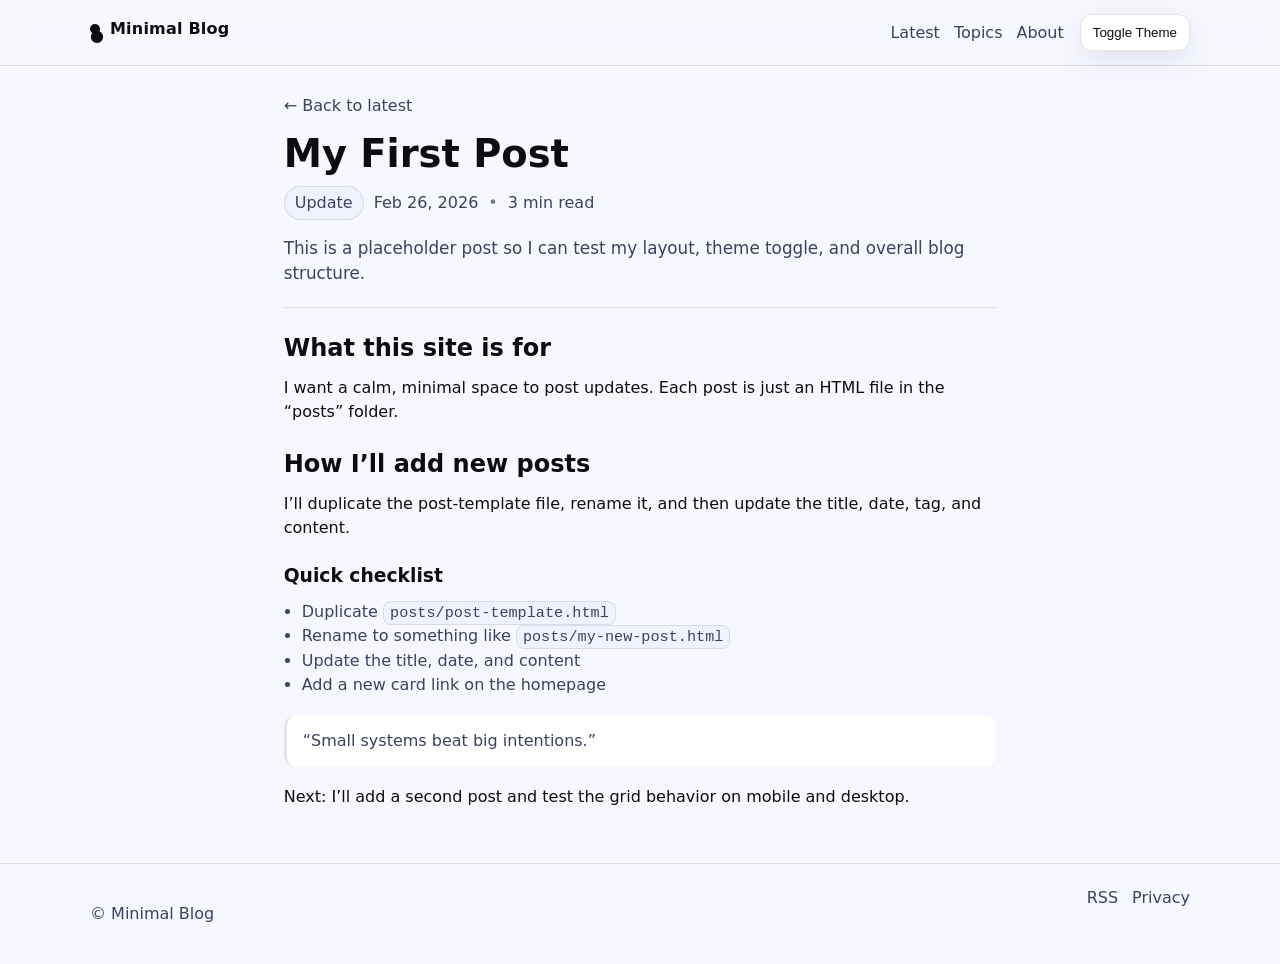
==== posts/first-post.html @ d859cefd "added post template and placeholder" ====
<!doctype html>
<html lang="en">
<head>
  <meta charset="UTF-8" />
  <meta name="viewport" content="width=device-width,initial-scale=1" />
  <meta name="description" content="A placeholder post to test layout, typography, and theming." />
  <title>My First Post • Minimal Blog</title>

  <link rel="stylesheet" href="../style.css" />
</head>

<body>
  <a class="skip-link" href="#main">Skip to content</a>

  <header class="site-header">
    <div class="container header-inner">
      <div class="brand">
        <a class="brand-link" href="../index.html" aria-label="Home">
          <span class="brand-mark">●</span>
          <span class="brand-name">Minimal Blog</span>
        </a>
      </div>

      <nav class="site-nav" aria-label="Primary">
        <a href="../index.html#latest">Latest</a>
        <a href="../index.html#topics">Topics</a>
        <a href="../index.html#about">About</a>
      </nav>

      <div class="header-actions">
        <button id="themeToggle" class="btn" type="button" aria-pressed="false">
          Toggle Theme
        </button>
      </div>
    </div>
  </header>

  <main id="main" class="site-main">
    <article class="post">
      <div class="container narrow post-inner">
        <p class="post-kicker">
          <a class="muted-link" href="../index.html#latest">← Back to latest</a>
        </p>

        <h1 class="post-title">My First Post</h1>

        <div class="post-meta">
          <span class="tag">Update</span>
          <time datetime="2026-02-26">Feb 26, 2026</time>
          <span class="dot">•</span>
          <span class="muted">3 min read</span>
        </div>

        <p class="post-lead">
          This is a placeholder post so I can test my layout, theme toggle, and overall blog structure.
        </p>

        <hr class="post-rule" />

        <h2>What this site is for</h2>
        <p>
          I want a calm, minimal space to post updates. Each post is just an HTML file in the “posts” folder.
        </p>

        <h2>How I’ll add new posts</h2>
        <p>
          I’ll duplicate the post-template file, rename it, and then update the title, date, tag, and content.
        </p>

        <h3>Quick checklist</h3>
        <ul>
          <li>Duplicate <code>posts/post-template.html</code></li>
          <li>Rename to something like <code>posts/my-new-post.html</code></li>
          <li>Update the title, date, and content</li>
          <li>Add a new card link on the homepage</li>
        </ul>

        <blockquote>
          “Small systems beat big intentions.”
        </blockquote>

        <p>
          Next: I’ll add a second post and test the grid behavior on mobile and desktop.
        </p>
      </div>
    </article>
  </main>

  <footer class="site-footer">
    <div class="container footer-inner">
      <p>© <span id="year"></span> Minimal Blog</p>
      <div class="footer-links">
        <a href="#">RSS</a>
        <a href="#">Privacy</a>
      </div>
    </div>
  </footer>

  <script src="../script.js"></script>
  <script src="../darkmode.js"></script>
</body>
</html>
---- style.css ----
/* ====== Base / Reset ====== */
*,
*::before,
*::after { box-sizing: border-box; }

html, body { height: 100%; }

body {
  margin: 0;
  font-family: ui-sans-serif, system-ui, -apple-system, Segoe UI, Roboto, Arial, sans-serif;
  line-height: 1.5;
  background: var(--bg);
  color: var(--text);
}

img { max-width: 100%; display: block; }
a { color: inherit; text-decoration: none; }
a:hover { text-decoration: underline; }

:focus-visible {
  outline: 2px solid var(--ring);
  outline-offset: 3px;
}

/* ====== Theme Tokens ====== */
:root {
  --bg: #0b0d12;
  --surface: #121622;
  --surface-2: #0f1320;
  --text: #eef1ff;
  --muted: #b9c0df;
  --border: rgba(255,255,255,0.10);
  --ring: rgba(124, 92, 255, 0.9);

  --shadow: 0 10px 30px rgba(0,0,0,0.35);
  --radius: 16px;

  --container: 1100px;
  --gutter: 20px;
}

/* Optional: light mode via a body class your JS can toggle */
body.light {
  --bg: #f7f8ff;
  --surface: #ffffff;
  --surface-2: #f0f3ff;
  --text: #0b0d12;
  --muted: #3b425f;
  --border: rgba(0,0,0,0.10);
  --ring: rgba(124, 92, 255, 0.85);

  --shadow: 0 10px 30px rgba(10, 20, 60, 0.10);
}

/* ====== Layout Helpers ====== */
.container {
  width: min(var(--container), 100% - (var(--gutter) * 2));
  margin-inline: auto;
}

.narrow {
  width: min(70ch, 100%);
}

/* Skip link */
.skip-link {
  position: absolute;
  left: -999px;
  top: 12px;
  background: var(--surface);
  color: var(--text);
  padding: 10px 12px;
  border: 1px solid var(--border);
  border-radius: 10px;
  z-index: 999;
}
.skip-link:focus { left: 12px; }

/* ====== Header ====== */
.site-header {
  position: sticky;
  top: 0;
  z-index: 10;
  background: rgba(11, 13, 18, 0.75);
  backdrop-filter: blur(10px);
  border-bottom: 1px solid var(--border);
}

body.light .site-header {
  background: rgba(247, 248, 255, 0.75);
}

.header-inner {
  display: grid;
  grid-template-columns: 1fr auto auto;
  align-items: center;
  gap: 16px;
  padding: 14px 0;
}

.brand-link {
  display: inline-flex;
  align-items: center;
  gap: 10px;
  font-weight: 700;
  letter-spacing: 0.2px;
  text-decoration: none;
}

.brand-mark {
  width: 10px;
  height: 10px;
  border-radius: 99px;
  background: var(--text);
  display: inline-block;
}

.site-nav {
  display: flex;
  gap: 14px;
  color: var(--muted);
}
.site-nav a { text-decoration: none; }
.site-nav a:hover { color: var(--text); }

/* ====== Buttons ====== */
.btn {
  border: 1px solid var(--border);
  background: var(--surface);
  color: var(--text);
  padding: 10px 12px;
  border-radius: 12px;
  box-shadow: var(--shadow);
  cursor: pointer;
  text-decoration: none;
  display: inline-flex;
  align-items: center;
  justify-content: center;
  gap: 8px;
}
.btn:hover { filter: brightness(1.05); text-decoration: none; }

.btn-primary {
  background: linear-gradient(135deg, rgba(124,92,255,0.95), rgba(82,169,255,0.95));
  border-color: rgba(255,255,255,0.18);
}

/* ====== Hero ====== */
.hero {
  padding: 48px 0 24px;
}

.hero-inner {
  display: grid;
  grid-template-columns: 1.25fr 0.75fr;
  gap: 20px;
  align-items: start;
}

.hero-title {
  margin: 0 0 10px;
  font-size: clamp(1.8rem, 3vw, 2.6rem);
  line-height: 1.15;
}

.hero-subtitle {
  margin: 0 0 18px;
  color: var(--muted);
  max-width: 60ch;
}

.hero-actions {
  display: flex;
  gap: 10px;
  flex-wrap: wrap;
}

.hero-panel {
  background: var(--surface);
  border: 1px solid var(--border);
  border-radius: var(--radius);
  padding: 18px;
  box-shadow: var(--shadow);
}

.panel-title {
  margin: 0 0 8px;
  font-size: 1rem;
}

.panel-text {
  margin: 0 0 12px;
  color: var(--muted);
}

.panel-list {
  margin: 0;
  padding-left: 18px;
  color: var(--muted);
}

/* ====== Sections ====== */
.section {
  padding: 26px 0;
}

.section-head {
  margin-bottom: 14px;
}

.section-title {
  margin: 0;
  font-size: 1.3rem;
}

.section-subtitle {
  margin: 6px 0 0;
  color: var(--muted);
}

/* ====== Responsive Modular Grid ====== */
.post-grid {
  display: grid;
  gap: 14px;

  /* Modern auto-layout: changes columns automatically */
  grid-template-columns: repeat(auto-fit, minmax(260px, 1fr));
}

.card {
  background: var(--surface);
  border: 1px solid var(--border);
  border-radius: var(--radius);
  box-shadow: var(--shadow);
  overflow: hidden;
}

.card-link {
  display: grid;
  gap: 10px;
  padding: 16px;
  text-decoration: none;
}

.card-meta {
  display: flex;
  justify-content: space-between;
  align-items: center;
  gap: 10px;
  color: var(--muted);
  font-size: 0.9rem;
}

.tag {
  display: inline-flex;
  align-items: center;
  padding: 4px 10px;
  border-radius: 999px;
  border: 1px solid var(--border);
  background: var(--surface-2);
  color: var(--muted);
}

.card-title {
  margin: 0;
  font-size: 1.05rem;
  line-height: 1.25;
}

.card-excerpt {
  margin: 0;
  color: var(--muted);

  /* Keep grid tidy */
  display: -webkit-box;
  -webkit-line-clamp: 2;
  -webkit-box-orient: vertical;
  overflow: hidden;
}

/* Topic chips grid */
.topic-grid {
  display: grid;
  gap: 10px;
  grid-template-columns: repeat(auto-fit, minmax(160px, 1fr));
}

.chip {
  background: var(--surface);
  border: 1px solid var(--border);
  border-radius: 999px;
  padding: 10px 14px;
  color: var(--muted);
  text-decoration: none;
  text-align: center;
}
.chip:hover { color: var(--text); }



/* ====== Footer ====== */
.site-footer {
  border-top: 1px solid var(--border);
  padding: 22px 0;
  color: var(--muted);
}

.footer-inner {
  display: flex;
  justify-content: space-between;
  gap: 14px;
  flex-wrap: wrap;
}

.footer-links {
  display: flex;
  gap: 14px;
}
.footer-links a { text-decoration: none; }
.footer-links a:hover { color: var(--text); }

/* ====== Responsive tweaks ====== */
@media (max-width: 860px) {
  .header-inner {
    grid-template-columns: 1fr auto;
    grid-template-rows: auto auto;
  }
  .site-nav {
    grid-column: 1 / -1;
    flex-wrap: wrap;
  }

  .hero-inner {
    grid-template-columns: 1fr;
  }
}

/* ====== Post Page Styles ====== */
.post-inner {
    padding: 28px 0 40px;
  }
  
  .post-kicker {
    margin: 0 0 12px;
  }
  
  .muted-link {
    color: var(--muted);
    text-decoration: none;
  }
  .muted-link:hover { color: var(--text); }
  
  .post-title {
    margin: 0 0 10px;
    font-size: clamp(1.8rem, 3vw, 2.6rem);
    line-height: 1.15;
  }
  
  .post-meta {
    display: flex;
    flex-wrap: wrap;
    gap: 10px;
    align-items: center;
    color: var(--muted);
    margin-bottom: 16px;
  }
  
  .dot { opacity: 0.7; }
  
  .muted { color: var(--muted); }
  
  .post-lead {
    font-size: 1.05rem;
    color: var(--muted);
    margin: 0 0 18px;
  }
  
  .post-rule {
    border: none;
    border-top: 1px solid var(--border);
    margin: 20px 0;
  }
  
  .post h2, .post h3 {
    margin-top: 22px;
    margin-bottom: 10px;
  }
  
  .post p {
    margin: 0 0 14px;
  }
  
  .post ul {
    margin: 0 0 16px;
    padding-left: 18px;
    color: var(--muted);
  }
  
  .post code {
    font-family: ui-monospace, SFMono-Regular, Menlo, Monaco, Consolas, "Liberation Mono", monospace;
    font-size: 0.95em;
    padding: 2px 6px;
    border: 1px solid var(--border);
    background: var(--surface-2);
    border-radius: 8px;
  }
  
  .post blockquote {
    margin: 18px 0;
    padding: 14px 16px;
    border-left: 3px solid var(--border);
    background: var(--surface);
    border-radius: 12px;
    color: var(--muted);
  }
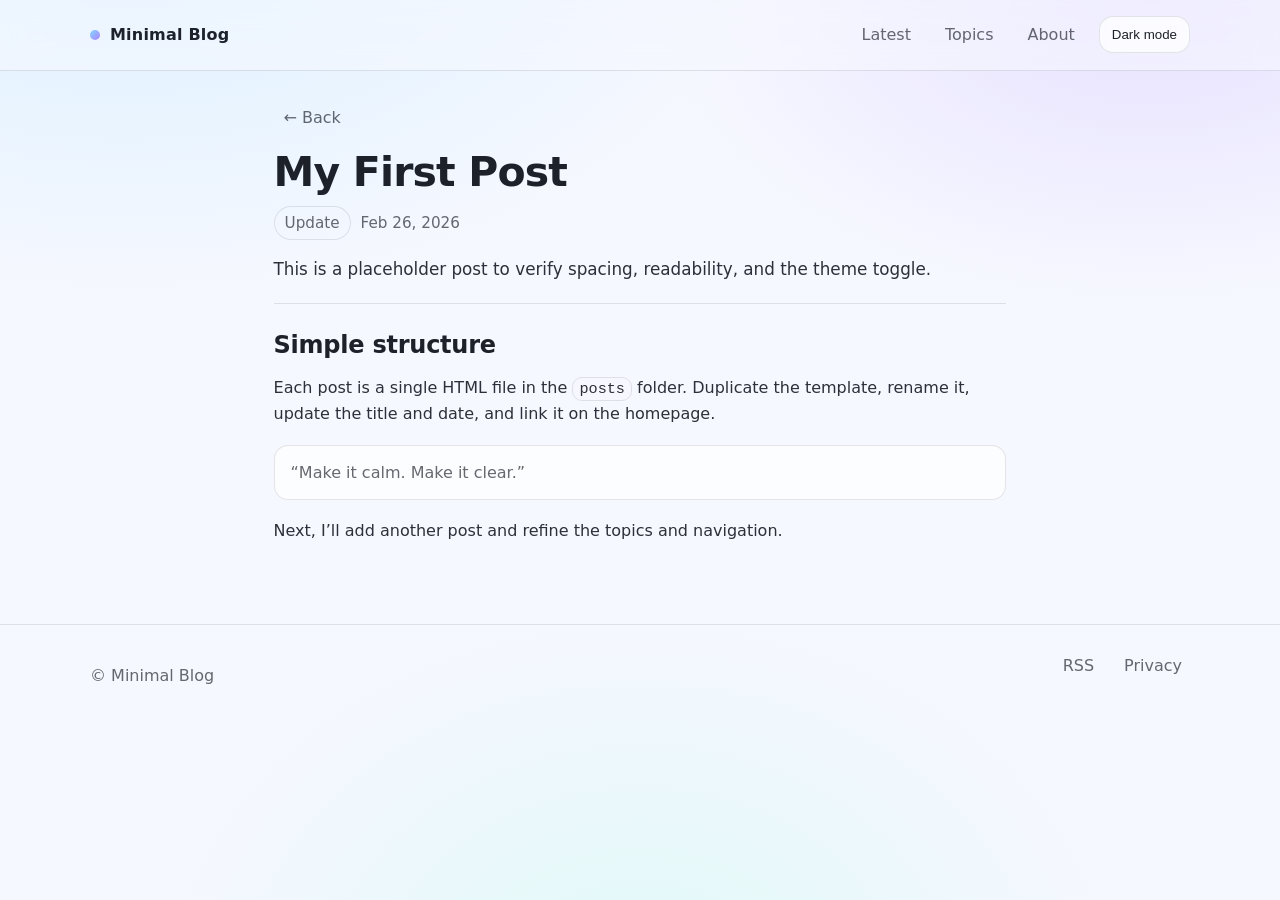
==== commit a55e8786: "Updates on style and layout" ====
--- a/posts/first-post.html
+++ b/posts/first-post.html
@@ -3,7 +3,7 @@
 <head>
   <meta charset="UTF-8" />
   <meta name="viewport" content="width=device-width,initial-scale=1" />
-  <meta name="description" content="A placeholder post to test layout, typography, and theming." />
+  <meta name="description" content="A placeholder post to test the layout." />
   <title>My First Post • Minimal Blog</title>
 
   <link rel="stylesheet" href="../style.css" />
@@ -16,7 +16,7 @@
     <div class="container header-inner">
       <div class="brand">
         <a class="brand-link" href="../index.html" aria-label="Home">
-          <span class="brand-mark">●</span>
+          <span class="brand-mark" aria-hidden="true"></span>
           <span class="brand-name">Minimal Blog</span>
         </a>
       </div>
@@ -29,7 +29,7 @@
 
       <div class="header-actions">
         <button id="themeToggle" class="btn" type="button" aria-pressed="false">
-          Toggle Theme
+          Toggle theme
         </button>
       </div>
     </div>
@@ -39,7 +39,7 @@
     <article class="post">
       <div class="container narrow post-inner">
         <p class="post-kicker">
-          <a class="muted-link" href="../index.html#latest">← Back to latest</a>
+          <a class="muted-link" href="../index.html#latest">← Back</a>
         </p>
 
         <h1 class="post-title">My First Post</h1>
@@ -47,40 +47,25 @@
         <div class="post-meta">
           <span class="tag">Update</span>
           <time datetime="2026-02-26">Feb 26, 2026</time>
-          <span class="dot">•</span>
-          <span class="muted">3 min read</span>
         </div>
 
         <p class="post-lead">
-          This is a placeholder post so I can test my layout, theme toggle, and overall blog structure.
+          This is a placeholder post to verify spacing, readability, and the theme toggle.
         </p>
 
         <hr class="post-rule" />
 
-        <h2>What this site is for</h2>
+        <h2>Simple structure</h2>
         <p>
-          I want a calm, minimal space to post updates. Each post is just an HTML file in the “posts” folder.
+          Each post is a single HTML file in the <code>posts</code> folder. Duplicate the template, rename it, update the title and date, and link it on the homepage.
         </p>
 
-        <h2>How I’ll add new posts</h2>
-        <p>
-          I’ll duplicate the post-template file, rename it, and then update the title, date, tag, and content.
-        </p>
-
-        <h3>Quick checklist</h3>
-        <ul>
-          <li>Duplicate <code>posts/post-template.html</code></li>
-          <li>Rename to something like <code>posts/my-new-post.html</code></li>
-          <li>Update the title, date, and content</li>
-          <li>Add a new card link on the homepage</li>
-        </ul>
-
         <blockquote>
-          “Small systems beat big intentions.”
+          “Make it calm. Make it clear.”
         </blockquote>
 
         <p>
-          Next: I’ll add a second post and test the grid behavior on mobile and desktop.
+          Next, I’ll add another post and refine the topics and navigation.
         </p>
       </div>
     </article>
--- a/style.css
+++ b/style.css
@@ -1,4 +1,4 @@
-/* ====== Base / Reset ====== */
+/* ====== Reset ====== */
 *,
 *::before,
 *::after { box-sizing: border-box; }
@@ -8,48 +8,77 @@
 body {
   margin: 0;
   font-family: ui-sans-serif, system-ui, -apple-system, Segoe UI, Roboto, Arial, sans-serif;
-  line-height: 1.5;
+  line-height: 1.6;
   background: var(--bg);
   color: var(--text);
+  -webkit-font-smoothing: antialiased;
+  text-rendering: optimizeLegibility;
 }
 
 img { max-width: 100%; display: block; }
+
 a { color: inherit; text-decoration: none; }
-a:hover { text-decoration: underline; }
+a:hover { text-decoration: none; }
 
 :focus-visible {
   outline: 2px solid var(--ring);
-  outline-offset: 3px;
+  outline-offset: 4px;
 }
 
 /* ====== Theme Tokens ====== */
 :root {
-  --bg: #0b0d12;
-  --surface: #121622;
-  --surface-2: #0f1320;
-  --text: #eef1ff;
-  --muted: #b9c0df;
+  /* Background atmosphere */
+  --bg: radial-gradient(1000px 600px at 20% -10%, rgba(120, 210, 255, 0.18), transparent 60%),
+        radial-gradient(800px 500px at 90% 0%, rgba(165, 120, 255, 0.16), transparent 55%),
+        radial-gradient(900px 700px at 40% 110%, rgba(90, 255, 200, 0.10), transparent 55%),
+        #070A10;
+
+  --text: rgba(243, 246, 255, 0.96);
+  --muted: rgba(243, 246, 255, 0.70);
+
+  --surface: rgba(255, 255, 255, 0.06);
+  --surface-2: rgba(255, 255, 255, 0.085);
+
   --border: rgba(255,255,255,0.10);
-  --ring: rgba(124, 92, 255, 0.9);
-
+
+  /* Accent */
+  --accent-1: rgba(120, 210, 255, 0.90);
+  --accent-2: rgba(165, 120, 255, 0.90);
+
+  --ring: rgba(120, 210, 255, 0.75);
+
+  /* Depth + motion */
   --shadow: 0 10px 30px rgba(0,0,0,0.35);
-  --radius: 16px;
+  --shadow-soft: 0 8px 22px rgba(0,0,0,0.22);
+
+  --radius: 18px;
 
   --container: 1100px;
   --gutter: 20px;
-}
-
-/* Optional: light mode via a body class your JS can toggle */
+
+  --ease: cubic-bezier(.2,.8,.2,1);
+  --t: 180ms var(--ease);
+}
+
+/* Light theme (body.light) */
 body.light {
-  --bg: #f7f8ff;
-  --surface: #ffffff;
-  --surface-2: #f0f3ff;
-  --text: #0b0d12;
-  --muted: #3b425f;
-  --border: rgba(0,0,0,0.10);
-  --ring: rgba(124, 92, 255, 0.85);
-
-  --shadow: 0 10px 30px rgba(10, 20, 60, 0.10);
+  --bg: radial-gradient(1100px 650px at 10% -10%, rgba(120, 210, 255, 0.22), transparent 60%),
+        radial-gradient(900px 550px at 90% 0%, rgba(165, 120, 255, 0.18), transparent 55%),
+        radial-gradient(900px 700px at 50% 110%, rgba(90, 255, 200, 0.14), transparent 55%),
+        #F6F8FF;
+
+  --text: rgba(10, 14, 24, 0.92);
+  --muted: rgba(10, 14, 24, 0.62);
+
+  --surface: rgba(255, 255, 255, 0.70);
+  --surface-2: rgba(255, 255, 255, 0.86);
+
+  --border: rgba(10, 14, 24, 0.10);
+
+  --ring: rgba(165, 120, 255, 0.60);
+
+  --shadow: 0 10px 28px rgba(20, 30, 70, 0.12);
+  --shadow-soft: 0 8px 18px rgba(20, 30, 70, 0.10);
 }
 
 /* ====== Layout Helpers ====== */
@@ -59,7 +88,11 @@
 }
 
 .narrow {
-  width: min(70ch, 100%);
+  width: min(72ch, 100%);
+}
+
+.site-main {
+  padding-bottom: 24px;
 }
 
 /* Skip link */
@@ -67,12 +100,13 @@
   position: absolute;
   left: -999px;
   top: 12px;
-  background: var(--surface);
+  background: var(--surface-2);
   color: var(--text);
   padding: 10px 12px;
   border: 1px solid var(--border);
-  border-radius: 10px;
+  border-radius: 12px;
   z-index: 999;
+  backdrop-filter: blur(10px);
 }
 .skip-link:focus { left: 12px; }
 
@@ -81,20 +115,21 @@
   position: sticky;
   top: 0;
   z-index: 10;
-  background: rgba(11, 13, 18, 0.75);
-  backdrop-filter: blur(10px);
+
+  background: rgba(10, 12, 18, 0.40);
   border-bottom: 1px solid var(--border);
+  backdrop-filter: blur(12px);
 }
 
 body.light .site-header {
-  background: rgba(247, 248, 255, 0.75);
+  background: rgba(246, 248, 255, 0.55);
 }
 
 .header-inner {
   display: grid;
   grid-template-columns: 1fr auto auto;
   align-items: center;
-  gap: 16px;
+  gap: 14px;
   padding: 14px 0;
 }
 
@@ -102,17 +137,16 @@
   display: inline-flex;
   align-items: center;
   gap: 10px;
-  font-weight: 700;
+  font-weight: 650;
   letter-spacing: 0.2px;
-  text-decoration: none;
 }
 
 .brand-mark {
   width: 10px;
   height: 10px;
-  border-radius: 99px;
-  background: var(--text);
-  display: inline-block;
+  border-radius: 999px;
+  background: linear-gradient(135deg, var(--accent-1), var(--accent-2));
+  box-shadow: 0 0 0 4px rgba(255,255,255,0.05);
 }
 
 .site-nav {
@@ -120,8 +154,21 @@
   gap: 14px;
   color: var(--muted);
 }
-.site-nav a { text-decoration: none; }
-.site-nav a:hover { color: var(--text); }
+
+.site-nav a {
+  padding: 8px 10px;
+  border-radius: 12px;
+  transition: background var(--t), color var(--t), transform var(--t);
+}
+
+.site-nav a:hover {
+  background: var(--surface);
+  color: var(--text);
+}
+
+.site-nav a:active {
+  transform: translateY(1px);
+}
 
 /* ====== Buttons ====== */
 .btn {
@@ -129,38 +176,56 @@
   background: var(--surface);
   color: var(--text);
   padding: 10px 12px;
-  border-radius: 12px;
-  box-shadow: var(--shadow);
+  border-radius: 14px;
   cursor: pointer;
   text-decoration: none;
   display: inline-flex;
   align-items: center;
   justify-content: center;
   gap: 8px;
-}
-.btn:hover { filter: brightness(1.05); text-decoration: none; }
+
+  transition: transform var(--t), background var(--t), border-color var(--t), filter var(--t);
+  backdrop-filter: blur(10px);
+}
+
+.btn:hover {
+  background: var(--surface-2);
+  border-color: color-mix(in srgb, var(--border), var(--accent-1) 18%);
+  transform: translateY(-1px);
+}
+
+.btn:active {
+  transform: translateY(0px);
+  filter: brightness(0.98);
+}
 
 .btn-primary {
-  background: linear-gradient(135deg, rgba(124,92,255,0.95), rgba(82,169,255,0.95));
-  border-color: rgba(255,255,255,0.18);
+  border-color: transparent;
+  background: linear-gradient(135deg, color-mix(in srgb, var(--accent-1), white 8%), color-mix(in srgb, var(--accent-2), white 8%));
+  color: rgba(10, 14, 24, 0.92);
+}
+
+body.light .btn-primary {
+  color: rgba(10, 14, 24, 0.92);
 }
 
 /* ====== Hero ====== */
 .hero {
-  padding: 48px 0 24px;
+  padding: 56px 0 18px;
 }
 
 .hero-inner {
   display: grid;
   grid-template-columns: 1.25fr 0.75fr;
-  gap: 20px;
+  gap: 18px;
   align-items: start;
 }
 
 .hero-title {
   margin: 0 0 10px;
-  font-size: clamp(1.8rem, 3vw, 2.6rem);
-  line-height: 1.15;
+  font-size: clamp(1.9rem, 3.2vw, 2.8rem);
+  line-height: 1.1;
+  letter-spacing: -0.02em;
 }
 
 .hero-subtitle {
@@ -179,13 +244,15 @@
   background: var(--surface);
   border: 1px solid var(--border);
   border-radius: var(--radius);
-  padding: 18px;
-  box-shadow: var(--shadow);
+  padding: 16px;
+  backdrop-filter: blur(10px);
 }
 
 .panel-title {
   margin: 0 0 8px;
-  font-size: 1rem;
+  font-size: 0.95rem;
+  color: var(--text);
+  opacity: 0.95;
 }
 
 .panel-text {
@@ -201,16 +268,17 @@
 
 /* ====== Sections ====== */
 .section {
-  padding: 26px 0;
+  padding: 22px 0;
 }
 
 .section-head {
-  margin-bottom: 14px;
+  margin-bottom: 12px;
 }
 
 .section-title {
   margin: 0;
-  font-size: 1.3rem;
+  font-size: 1.1rem;
+  letter-spacing: 0.2px;
 }
 
 .section-subtitle {
@@ -221,9 +289,7 @@
 /* ====== Responsive Modular Grid ====== */
 .post-grid {
   display: grid;
-  gap: 14px;
-
-  /* Modern auto-layout: changes columns automatically */
+  gap: 12px;
   grid-template-columns: repeat(auto-fit, minmax(260px, 1fr));
 }
 
@@ -231,8 +297,20 @@
   background: var(--surface);
   border: 1px solid var(--border);
   border-radius: var(--radius);
-  box-shadow: var(--shadow);
   overflow: hidden;
+  backdrop-filter: blur(10px);
+
+  transition: transform var(--t), background var(--t), border-color var(--t);
+}
+
+.card:hover {
+  background: var(--surface-2);
+  border-color: color-mix(in srgb, var(--border), var(--accent-2) 14%);
+  transform: translateY(-2px);
+}
+
+.card:active {
+  transform: translateY(-1px);
 }
 
 .card-link {
@@ -248,7 +326,7 @@
   align-items: center;
   gap: 10px;
   color: var(--muted);
-  font-size: 0.9rem;
+  font-size: 0.92rem;
 }
 
 .tag {
@@ -257,7 +335,7 @@
   padding: 4px 10px;
   border-radius: 999px;
   border: 1px solid var(--border);
-  background: var(--surface-2);
+  background: rgba(255,255,255,0.04);
   color: var(--muted);
 }
 
@@ -265,13 +343,13 @@
   margin: 0;
   font-size: 1.05rem;
   line-height: 1.25;
+  letter-spacing: -0.01em;
 }
 
 .card-excerpt {
   margin: 0;
   color: var(--muted);
 
-  /* Keep grid tidy */
   display: -webkit-box;
   -webkit-line-clamp: 2;
   -webkit-box-orient: vertical;
@@ -291,12 +369,22 @@
   border-radius: 999px;
   padding: 10px 14px;
   color: var(--muted);
-  text-decoration: none;
   text-align: center;
-}
-.chip:hover { color: var(--text); }
-
-
+  backdrop-filter: blur(10px);
+
+  transition: transform var(--t), background var(--t), border-color var(--t), color var(--t);
+}
+
+.chip:hover {
+  background: var(--surface-2);
+  border-color: color-mix(in srgb, var(--border), var(--accent-1) 14%);
+  color: var(--text);
+  transform: translateY(-1px);
+}
+
+.chip:active {
+  transform: translateY(0px);
+}
 
 /* ====== Footer ====== */
 .site-footer {
@@ -316,8 +404,108 @@
   display: flex;
   gap: 14px;
 }
-.footer-links a { text-decoration: none; }
-.footer-links a:hover { color: var(--text); }
+
+.footer-links a {
+  color: var(--muted);
+  padding: 6px 8px;
+  border-radius: 10px;
+  transition: background var(--t), color var(--t);
+}
+
+.footer-links a:hover {
+  background: var(--surface);
+  color: var(--text);
+}
+
+/* ====== Post Page Styles (more minimal + reading mode) ====== */
+.post-inner {
+  padding: 28px 0 42px;
+}
+
+.post-kicker {
+  margin: 0 0 12px;
+}
+
+.muted-link {
+  color: var(--muted);
+  text-decoration: none;
+  padding: 6px 10px;
+  border-radius: 12px;
+  display: inline-block;
+  transition: background var(--t), color var(--t), transform var(--t);
+}
+
+.muted-link:hover {
+  background: var(--surface);
+  color: var(--text);
+  transform: translateY(-1px);
+}
+
+.post-title {
+  margin: 0 0 10px;
+  font-size: clamp(1.9rem, 3.2vw, 2.7rem);
+  line-height: 1.12;
+  letter-spacing: -0.02em;
+}
+
+.post-meta {
+  display: flex;
+  flex-wrap: wrap;
+  gap: 10px;
+  align-items: center;
+  color: var(--muted);
+  margin-bottom: 16px;
+  font-size: 0.95rem;
+}
+
+.dot { opacity: 0.7; }
+
+.post-lead {
+  font-size: 1.05rem;
+  color: var(--muted);
+  margin: 0 0 18px;
+}
+
+.post-rule {
+  border: none;
+  border-top: 1px solid var(--border);
+  margin: 20px 0;
+}
+
+.post h2, .post h3 {
+  margin-top: 22px;
+  margin-bottom: 10px;
+  letter-spacing: -0.01em;
+}
+
+.post p {
+  margin: 0 0 14px;
+  color: color-mix(in srgb, var(--text), var(--muted) 22%);
+}
+
+.post ul {
+  margin: 0 0 16px;
+  padding-left: 18px;
+  color: var(--muted);
+}
+
+.post code {
+  font-family: ui-monospace, SFMono-Regular, Menlo, Monaco, Consolas, "Liberation Mono", monospace;
+  font-size: 0.95em;
+  padding: 2px 6px;
+  border: 1px solid var(--border);
+  background: rgba(255,255,255,0.06);
+  border-radius: 10px;
+}
+
+.post blockquote {
+  margin: 18px 0;
+  padding: 14px 16px;
+  border: 1px solid var(--border);
+  background: var(--surface);
+  border-radius: 14px;
+  color: var(--muted);
+}
 
 /* ====== Responsive tweaks ====== */
 @media (max-width: 860px) {
@@ -329,87 +517,7 @@
     grid-column: 1 / -1;
     flex-wrap: wrap;
   }
-
   .hero-inner {
     grid-template-columns: 1fr;
   }
-}
-
-/* ====== Post Page Styles ====== */
-.post-inner {
-    padding: 28px 0 40px;
-  }
-  
-  .post-kicker {
-    margin: 0 0 12px;
-  }
-  
-  .muted-link {
-    color: var(--muted);
-    text-decoration: none;
-  }
-  .muted-link:hover { color: var(--text); }
-  
-  .post-title {
-    margin: 0 0 10px;
-    font-size: clamp(1.8rem, 3vw, 2.6rem);
-    line-height: 1.15;
-  }
-  
-  .post-meta {
-    display: flex;
-    flex-wrap: wrap;
-    gap: 10px;
-    align-items: center;
-    color: var(--muted);
-    margin-bottom: 16px;
-  }
-  
-  .dot { opacity: 0.7; }
-  
-  .muted { color: var(--muted); }
-  
-  .post-lead {
-    font-size: 1.05rem;
-    color: var(--muted);
-    margin: 0 0 18px;
-  }
-  
-  .post-rule {
-    border: none;
-    border-top: 1px solid var(--border);
-    margin: 20px 0;
-  }
-  
-  .post h2, .post h3 {
-    margin-top: 22px;
-    margin-bottom: 10px;
-  }
-  
-  .post p {
-    margin: 0 0 14px;
-  }
-  
-  .post ul {
-    margin: 0 0 16px;
-    padding-left: 18px;
-    color: var(--muted);
-  }
-  
-  .post code {
-    font-family: ui-monospace, SFMono-Regular, Menlo, Monaco, Consolas, "Liberation Mono", monospace;
-    font-size: 0.95em;
-    padding: 2px 6px;
-    border: 1px solid var(--border);
-    background: var(--surface-2);
-    border-radius: 8px;
-  }
-  
-  .post blockquote {
-    margin: 18px 0;
-    padding: 14px 16px;
-    border-left: 3px solid var(--border);
-    background: var(--surface);
-    border-radius: 12px;
-    color: var(--muted);
-  }+}
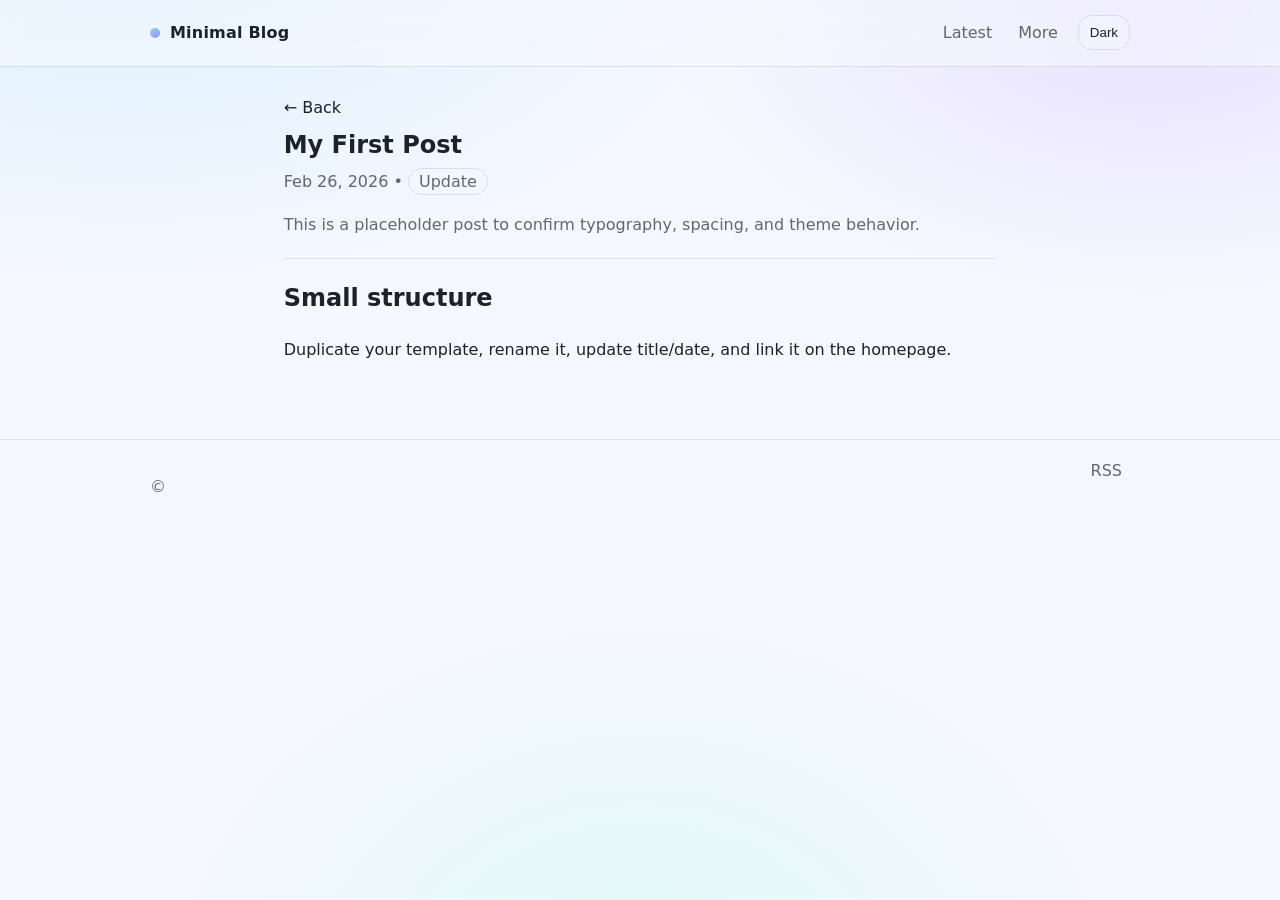
==== commit a6c92ee9: "minimal layout and style update" ====
--- a/posts/first-post.html
+++ b/posts/first-post.html
@@ -3,9 +3,8 @@
 <head>
   <meta charset="UTF-8" />
   <meta name="viewport" content="width=device-width,initial-scale=1" />
-  <meta name="description" content="A placeholder post to test the layout." />
+  <meta name="description" content="A placeholder post." />
   <title>My First Post • Minimal Blog</title>
-
   <link rel="stylesheet" href="../style.css" />
 </head>
 
@@ -14,69 +13,54 @@
 
   <header class="site-header">
     <div class="container header-inner">
-      <div class="brand">
-        <a class="brand-link" href="../index.html" aria-label="Home">
-          <span class="brand-mark" aria-hidden="true"></span>
-          <span class="brand-name">Minimal Blog</span>
-        </a>
-      </div>
+      <a class="brand-link" href="../index.html" aria-label="Home">
+        <span class="brand-mark" aria-hidden="true"></span>
+        <span class="brand-name">Minimal Blog</span>
+      </a>
 
       <nav class="site-nav" aria-label="Primary">
         <a href="../index.html#latest">Latest</a>
-        <a href="../index.html#topics">Topics</a>
-        <a href="../index.html#about">About</a>
+        <a href="../index.html#more">More</a>
       </nav>
 
       <div class="header-actions">
-        <button id="themeToggle" class="btn" type="button" aria-pressed="false">
-          Toggle theme
+        <button id="themeToggle" class="btn btn-ghost" type="button" aria-pressed="false">
+          Theme
         </button>
       </div>
     </div>
   </header>
 
   <main id="main" class="site-main">
-    <article class="post">
-      <div class="container narrow post-inner">
-        <p class="post-kicker">
-          <a class="muted-link" href="../index.html#latest">← Back</a>
-        </p>
+    <article class="container narrow" style="padding: 28px 0 42px;">
+      <p style="margin: 0 0 12px;">
+        <a class="muted-link" href="../index.html#latest">← Back</a>
+      </p>
 
-        <h1 class="post-title">My First Post</h1>
+      <h1 style="margin: 0 0 10px; line-height: 1.1;">My First Post</h1>
 
-        <div class="post-meta">
-          <span class="tag">Update</span>
-          <time datetime="2026-02-26">Feb 26, 2026</time>
-        </div>
+      <p style="margin: 0 0 18px; color: var(--muted);">
+        <time datetime="2026-02-26">Feb 26, 2026</time> • <span class="tag">Update</span>
+      </p>
 
-        <p class="post-lead">
-          This is a placeholder post to verify spacing, readability, and the theme toggle.
-        </p>
+      <p style="margin: 0 0 14px; color: var(--muted);">
+        This is a placeholder post to confirm typography, spacing, and theme behavior.
+      </p>
 
-        <hr class="post-rule" />
+      <hr style="border: none; border-top: 1px solid var(--border); margin: 20px 0;" />
 
-        <h2>Simple structure</h2>
-        <p>
-          Each post is a single HTML file in the <code>posts</code> folder. Duplicate the template, rename it, update the title and date, and link it on the homepage.
-        </p>
-
-        <blockquote>
-          “Make it calm. Make it clear.”
-        </blockquote>
-
-        <p>
-          Next, I’ll add another post and refine the topics and navigation.
-        </p>
-      </div>
+      <h2>Small structure</h2>
+      <p>
+        Duplicate your template, rename it, update title/date, and link it on the homepage.
+      </p>
     </article>
   </main>
 
   <footer class="site-footer">
-    <div class="container footer-inner">
-      <p>© <span id="year"></span> Minimal Blog</p>
+    <div class="container footer-inner minimal">
+      <p>© <span id="year"></span></p>
       <div class="footer-links">
         <a href="#">RSS</a>
-        <a href="#">Privacy</a>
       </div>
     </div>
   </footer>
--- a/style.css
+++ b/style.css
@@ -15,8 +15,6 @@
   text-rendering: optimizeLegibility;
 }
 
-img { max-width: 100%; display: block; }
-
 a { color: inherit; text-decoration: none; }
 a:hover { text-decoration: none; }
 
@@ -27,75 +25,60 @@
 
 /* ====== Theme Tokens ====== */
 :root {
-  /* Background atmosphere */
-  --bg: radial-gradient(1000px 600px at 20% -10%, rgba(120, 210, 255, 0.18), transparent 60%),
-        radial-gradient(800px 500px at 90% 0%, rgba(165, 120, 255, 0.16), transparent 55%),
-        radial-gradient(900px 700px at 40% 110%, rgba(90, 255, 200, 0.10), transparent 55%),
-        #070A10;
+  --bg:
+    radial-gradient(900px 520px at 12% -10%, rgba(120, 210, 255, 0.18), transparent 60%),
+    radial-gradient(900px 540px at 92% 0%, rgba(165, 120, 255, 0.14), transparent 55%),
+    radial-gradient(900px 640px at 50% 110%, rgba(90, 255, 200, 0.10), transparent 55%),
+    #070A10;
 
   --text: rgba(243, 246, 255, 0.96);
   --muted: rgba(243, 246, 255, 0.70);
 
   --surface: rgba(255, 255, 255, 0.06);
-  --surface-2: rgba(255, 255, 255, 0.085);
+  --surface-2: rgba(255, 255, 255, 0.09);
 
   --border: rgba(255,255,255,0.10);
 
-  /* Accent */
   --accent-1: rgba(120, 210, 255, 0.90);
   --accent-2: rgba(165, 120, 255, 0.90);
-
-  --ring: rgba(120, 210, 255, 0.75);
-
-  /* Depth + motion */
-  --shadow: 0 10px 30px rgba(0,0,0,0.35);
-  --shadow-soft: 0 8px 22px rgba(0,0,0,0.22);
-
-  --radius: 18px;
-
-  --container: 1100px;
-  --gutter: 20px;
+  --ring: rgba(120, 210, 255, 0.72);
+
+  --radius: 16px;
+
+  --container: 980px;
+  --gutter: 18px;
 
   --ease: cubic-bezier(.2,.8,.2,1);
-  --t: 180ms var(--ease);
-}
-
-/* Light theme (body.light) */
+  --t: 160ms var(--ease);
+}
+
 body.light {
-  --bg: radial-gradient(1100px 650px at 10% -10%, rgba(120, 210, 255, 0.22), transparent 60%),
-        radial-gradient(900px 550px at 90% 0%, rgba(165, 120, 255, 0.18), transparent 55%),
-        radial-gradient(900px 700px at 50% 110%, rgba(90, 255, 200, 0.14), transparent 55%),
-        #F6F8FF;
+  --bg:
+    radial-gradient(1100px 650px at 10% -10%, rgba(120, 210, 255, 0.22), transparent 60%),
+    radial-gradient(900px 550px at 90% 0%, rgba(165, 120, 255, 0.18), transparent 55%),
+    radial-gradient(900px 700px at 50% 110%, rgba(90, 255, 200, 0.14), transparent 55%),
+    #F6F8FF;
 
   --text: rgba(10, 14, 24, 0.92);
   --muted: rgba(10, 14, 24, 0.62);
 
-  --surface: rgba(255, 255, 255, 0.70);
-  --surface-2: rgba(255, 255, 255, 0.86);
+  --surface: rgba(255, 255, 255, 0.72);
+  --surface-2: rgba(255, 255, 255, 0.88);
 
   --border: rgba(10, 14, 24, 0.10);
-
   --ring: rgba(165, 120, 255, 0.60);
-
-  --shadow: 0 10px 28px rgba(20, 30, 70, 0.12);
-  --shadow-soft: 0 8px 18px rgba(20, 30, 70, 0.10);
-}
-
-/* ====== Layout Helpers ====== */
+}
+
+/* ====== Layout ====== */
 .container {
   width: min(var(--container), 100% - (var(--gutter) * 2));
   margin-inline: auto;
 }
 
-.narrow {
-  width: min(72ch, 100%);
-}
-
-.site-main {
-  padding-bottom: 24px;
-}
-
-/* Skip link */
+.narrow { width: min(70ch, 100%); }
+
+.site-main { padding-bottom: 18px; }
+
 .skip-link {
   position: absolute;
   left: -999px;
@@ -115,22 +98,18 @@
   position: sticky;
   top: 0;
   z-index: 10;
-
-  background: rgba(10, 12, 18, 0.40);
+  background: rgba(10, 12, 18, 0.38);
   border-bottom: 1px solid var(--border);
   backdrop-filter: blur(12px);
 }
-
-body.light .site-header {
-  background: rgba(246, 248, 255, 0.55);
-}
+body.light .site-header { background: rgba(246, 248, 255, 0.55); }
 
 .header-inner {
   display: grid;
   grid-template-columns: 1fr auto auto;
   align-items: center;
-  gap: 14px;
-  padding: 14px 0;
+  gap: 10px;
+  padding: 12px 0;
 }
 
 .brand-link {
@@ -151,173 +130,117 @@
 
 .site-nav {
   display: flex;
-  gap: 14px;
-  color: var(--muted);
-}
-
+  gap: 6px;
+  color: var(--muted);
+}
 .site-nav a {
   padding: 8px 10px;
   border-radius: 12px;
-  transition: background var(--t), color var(--t), transform var(--t);
-}
-
+  transition: background var(--t), color var(--t);
+}
 .site-nav a:hover {
   background: var(--surface);
   color: var(--text);
 }
 
-.site-nav a:active {
-  transform: translateY(1px);
-}
-
-/* ====== Buttons ====== */
+/* ====== Buttons (minimal) ====== */
 .btn {
   border: 1px solid var(--border);
   background: var(--surface);
   color: var(--text);
-  padding: 10px 12px;
+  padding: 9px 11px;
   border-radius: 14px;
   cursor: pointer;
-  text-decoration: none;
-  display: inline-flex;
-  align-items: center;
-  justify-content: center;
-  gap: 8px;
-
-  transition: transform var(--t), background var(--t), border-color var(--t), filter var(--t);
+  transition: transform var(--t), background var(--t), border-color var(--t);
   backdrop-filter: blur(10px);
 }
-
 .btn:hover {
   background: var(--surface-2);
   border-color: color-mix(in srgb, var(--border), var(--accent-1) 18%);
   transform: translateY(-1px);
 }
-
-.btn:active {
-  transform: translateY(0px);
-  filter: brightness(0.98);
-}
-
-.btn-primary {
-  border-color: transparent;
-  background: linear-gradient(135deg, color-mix(in srgb, var(--accent-1), white 8%), color-mix(in srgb, var(--accent-2), white 8%));
-  color: rgba(10, 14, 24, 0.92);
-}
-
-body.light .btn-primary {
-  color: rgba(10, 14, 24, 0.92);
-}
-
-/* ====== Hero ====== */
-.hero {
-  padding: 56px 0 18px;
-}
-
-.hero-inner {
-  display: grid;
-  grid-template-columns: 1.25fr 0.75fr;
-  gap: 18px;
-  align-items: start;
+.btn:active { transform: translateY(0px); }
+
+.btn-ghost {
+  background: transparent;
+}
+.btn-ghost:hover {
+  background: var(--surface);
+}
+
+/* ====== Hero (minimal) ====== */
+.hero { padding: 44px 0 10px; }
+
+.hero-inner.minimal {
+  display: grid;
+  gap: 8px;
 }
 
 .hero-title {
-  margin: 0 0 10px;
-  font-size: clamp(1.9rem, 3.2vw, 2.8rem);
+  margin: 0;
+  font-size: clamp(1.9rem, 3.2vw, 2.6rem);
   line-height: 1.1;
   letter-spacing: -0.02em;
 }
 
 .hero-subtitle {
-  margin: 0 0 18px;
+  margin: 0;
   color: var(--muted);
   max-width: 60ch;
 }
 
-.hero-actions {
-  display: flex;
+/* ====== Sections ====== */
+.section { padding: 18px 0; }
+
+.section-head.minimal {
+  display: flex;
+  align-items: baseline;
+  justify-content: space-between;
+  gap: 12px;
+  margin-bottom: 10px;
+}
+
+.section-title {
+  margin: 0;
+  font-size: 1.05rem;
+  letter-spacing: 0.2px;
+}
+
+.section-subtitle {
+  margin: 0;
+  color: var(--muted);
+  font-size: 0.95rem;
+}
+
+/* ====== Post Grid (minimal cards) ====== */
+.post-grid.minimal {
+  display: grid;
   gap: 10px;
-  flex-wrap: wrap;
-}
-
-.hero-panel {
-  background: var(--surface);
+  grid-template-columns: repeat(auto-fit, minmax(260px, 1fr));
+}
+
+.card.minimal {
   border: 1px solid var(--border);
   border-radius: var(--radius);
-  padding: 16px;
+  background: rgba(255,255,255,0.04);
   backdrop-filter: blur(10px);
-}
-
-.panel-title {
-  margin: 0 0 8px;
-  font-size: 0.95rem;
-  color: var(--text);
-  opacity: 0.95;
-}
-
-.panel-text {
-  margin: 0 0 12px;
-  color: var(--muted);
-}
-
-.panel-list {
-  margin: 0;
-  padding-left: 18px;
-  color: var(--muted);
-}
-
-/* ====== Sections ====== */
-.section {
-  padding: 22px 0;
-}
-
-.section-head {
-  margin-bottom: 12px;
-}
-
-.section-title {
-  margin: 0;
-  font-size: 1.1rem;
-  letter-spacing: 0.2px;
-}
-
-.section-subtitle {
-  margin: 6px 0 0;
-  color: var(--muted);
-}
-
-/* ====== Responsive Modular Grid ====== */
-.post-grid {
-  display: grid;
-  gap: 12px;
-  grid-template-columns: repeat(auto-fit, minmax(260px, 1fr));
-}
-
-.card {
-  background: var(--surface);
-  border: 1px solid var(--border);
-  border-radius: var(--radius);
-  overflow: hidden;
-  backdrop-filter: blur(10px);
-
   transition: transform var(--t), background var(--t), border-color var(--t);
 }
 
-.card:hover {
-  background: var(--surface-2);
+body.light .card.minimal {
+  background: rgba(255,255,255,0.60);
+}
+
+.card.minimal:hover {
+  background: rgba(255,255,255,0.07);
   border-color: color-mix(in srgb, var(--border), var(--accent-2) 14%);
   transform: translateY(-2px);
 }
 
-.card:active {
-  transform: translateY(-1px);
-}
-
 .card-link {
   display: grid;
-  gap: 10px;
-  padding: 16px;
-  text-decoration: none;
+  gap: 8px;
+  padding: 14px;
 }
 
 .card-meta {
@@ -330,79 +253,104 @@
 }
 
 .tag {
-  display: inline-flex;
-  align-items: center;
-  padding: 4px 10px;
+  padding: 3px 10px;
   border-radius: 999px;
   border: 1px solid var(--border);
-  background: rgba(255,255,255,0.04);
+  background: transparent;
   color: var(--muted);
 }
 
 .card-title {
   margin: 0;
-  font-size: 1.05rem;
-  line-height: 1.25;
+  font-size: 1.02rem;
   letter-spacing: -0.01em;
 }
 
 .card-excerpt {
   margin: 0;
   color: var(--muted);
-
   display: -webkit-box;
   -webkit-line-clamp: 2;
   -webkit-box-orient: vertical;
   overflow: hidden;
 }
 
-/* Topic chips grid */
-.topic-grid {
-  display: grid;
-  gap: 10px;
-  grid-template-columns: repeat(auto-fit, minmax(160px, 1fr));
-}
-
-.chip {
-  background: var(--surface);
+/* ====== Collapsible "folds" ====== */
+.fold {
+  border: 1px solid var(--border);
+  border-radius: var(--radius);
+  background: rgba(255,255,255,0.04);
+  backdrop-filter: blur(10px);
+  padding: 10px 12px;
+  margin: 10px 0;
+}
+
+body.light .fold { background: rgba(255,255,255,0.60); }
+
+.fold summary {
+  cursor: pointer;
+  list-style: none;
+  color: var(--text);
+  display: flex;
+  align-items: center;
+  justify-content: space-between;
+  gap: 12px;
+  padding: 6px 2px;
+}
+
+.fold summary::-webkit-details-marker { display: none; }
+
+.fold summary::after {
+  content: "＋";
+  color: var(--muted);
+  transition: transform var(--t);
+}
+
+.fold[open] summary::after {
+  content: "－";
+}
+
+.fold-body {
+  padding: 8px 2px 2px;
+  color: var(--muted);
+}
+
+/* Topics */
+.topic-grid.minimal {
+  display: grid;
+  gap: 8px;
+  grid-template-columns: repeat(auto-fit, minmax(140px, 1fr));
+}
+
+.chip.minimal {
   border: 1px solid var(--border);
   border-radius: 999px;
-  padding: 10px 14px;
-  color: var(--muted);
+  padding: 9px 12px;
   text-align: center;
-  backdrop-filter: blur(10px);
-
-  transition: transform var(--t), background var(--t), border-color var(--t), color var(--t);
-}
-
-.chip:hover {
-  background: var(--surface-2);
+  color: var(--muted);
+  background: transparent;
+  transition: transform var(--t), background var(--t), color var(--t), border-color var(--t);
+}
+
+.chip.minimal:hover {
+  background: rgba(255,255,255,0.06);
+  color: var(--text);
   border-color: color-mix(in srgb, var(--border), var(--accent-1) 14%);
-  color: var(--text);
   transform: translateY(-1px);
-}
-
-.chip:active {
-  transform: translateY(0px);
 }
 
 /* ====== Footer ====== */
 .site-footer {
   border-top: 1px solid var(--border);
-  padding: 22px 0;
-  color: var(--muted);
-}
-
-.footer-inner {
+  padding: 18px 0;
+  color: var(--muted);
+}
+
+.footer-inner.minimal {
   display: flex;
   justify-content: space-between;
-  gap: 14px;
+  gap: 12px;
   flex-wrap: wrap;
-}
-
-.footer-links {
-  display: flex;
-  gap: 14px;
 }
 
 .footer-links a {
@@ -411,103 +359,12 @@
   border-radius: 10px;
   transition: background var(--t), color var(--t);
 }
-
 .footer-links a:hover {
   background: var(--surface);
   color: var(--text);
 }
 
-/* ====== Post Page Styles (more minimal + reading mode) ====== */
-.post-inner {
-  padding: 28px 0 42px;
-}
-
-.post-kicker {
-  margin: 0 0 12px;
-}
-
-.muted-link {
-  color: var(--muted);
-  text-decoration: none;
-  padding: 6px 10px;
-  border-radius: 12px;
-  display: inline-block;
-  transition: background var(--t), color var(--t), transform var(--t);
-}
-
-.muted-link:hover {
-  background: var(--surface);
-  color: var(--text);
-  transform: translateY(-1px);
-}
-
-.post-title {
-  margin: 0 0 10px;
-  font-size: clamp(1.9rem, 3.2vw, 2.7rem);
-  line-height: 1.12;
-  letter-spacing: -0.02em;
-}
-
-.post-meta {
-  display: flex;
-  flex-wrap: wrap;
-  gap: 10px;
-  align-items: center;
-  color: var(--muted);
-  margin-bottom: 16px;
-  font-size: 0.95rem;
-}
-
-.dot { opacity: 0.7; }
-
-.post-lead {
-  font-size: 1.05rem;
-  color: var(--muted);
-  margin: 0 0 18px;
-}
-
-.post-rule {
-  border: none;
-  border-top: 1px solid var(--border);
-  margin: 20px 0;
-}
-
-.post h2, .post h3 {
-  margin-top: 22px;
-  margin-bottom: 10px;
-  letter-spacing: -0.01em;
-}
-
-.post p {
-  margin: 0 0 14px;
-  color: color-mix(in srgb, var(--text), var(--muted) 22%);
-}
-
-.post ul {
-  margin: 0 0 16px;
-  padding-left: 18px;
-  color: var(--muted);
-}
-
-.post code {
-  font-family: ui-monospace, SFMono-Regular, Menlo, Monaco, Consolas, "Liberation Mono", monospace;
-  font-size: 0.95em;
-  padding: 2px 6px;
-  border: 1px solid var(--border);
-  background: rgba(255,255,255,0.06);
-  border-radius: 10px;
-}
-
-.post blockquote {
-  margin: 18px 0;
-  padding: 14px 16px;
-  border: 1px solid var(--border);
-  background: var(--surface);
-  border-radius: 14px;
-  color: var(--muted);
-}
-
-/* ====== Responsive tweaks ====== */
+/* ====== Small screens ====== */
 @media (max-width: 860px) {
   .header-inner {
     grid-template-columns: 1fr auto;
@@ -517,7 +374,4 @@
     grid-column: 1 / -1;
     flex-wrap: wrap;
   }
-  .hero-inner {
-    grid-template-columns: 1fr;
-  }
 }
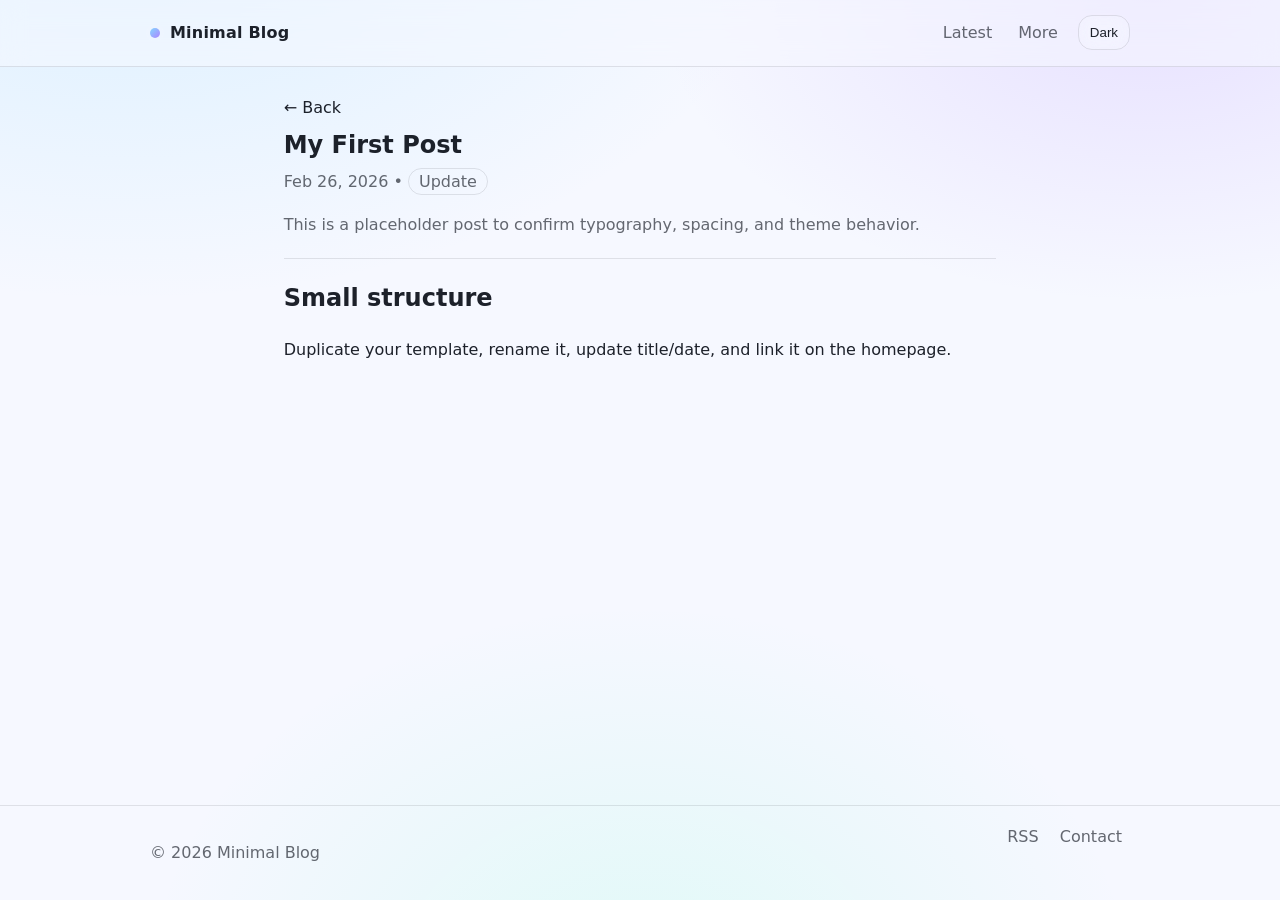
==== commit 341c44bf: "Style update and minimal layout" ====
--- a/posts/first-post.html
+++ b/posts/first-post.html
@@ -58,9 +58,10 @@
 
   <footer class="site-footer">
     <div class="container footer-inner minimal">
-      <p>© <span id="year"></span></p>
+      <p>© <span id="year"></span> Minimal Blog</p>
       <div class="footer-links">
         <a href="#">RSS</a>
+        <a href="#">Contact</a>
       </div>
     </div>
   </footer>
--- a/style.css
+++ b/style.css
@@ -13,6 +13,11 @@
   color: var(--text);
   -webkit-font-smoothing: antialiased;
   text-rendering: optimizeLegibility;
+
+  /* ✅ Sticky footer layout */
+  min-height: 100vh;
+  display: flex;
+  flex-direction: column;
 }
 
 a { color: inherit; text-decoration: none; }
@@ -77,7 +82,11 @@
 
 .narrow { width: min(70ch, 100%); }
 
-.site-main { padding-bottom: 18px; }
+/* ✅ This is the main part of sticky footer */
+.site-main {
+  flex: 1;
+  padding-bottom: 18px;
+}
 
 .skip-link {
   position: absolute;
@@ -341,6 +350,7 @@
 
 /* ====== Footer ====== */
 .site-footer {
+  margin-top: auto; /* ✅ ensures footer stays at bottom */
   border-top: 1px solid var(--border);
   padding: 18px 0;
   color: var(--muted);
